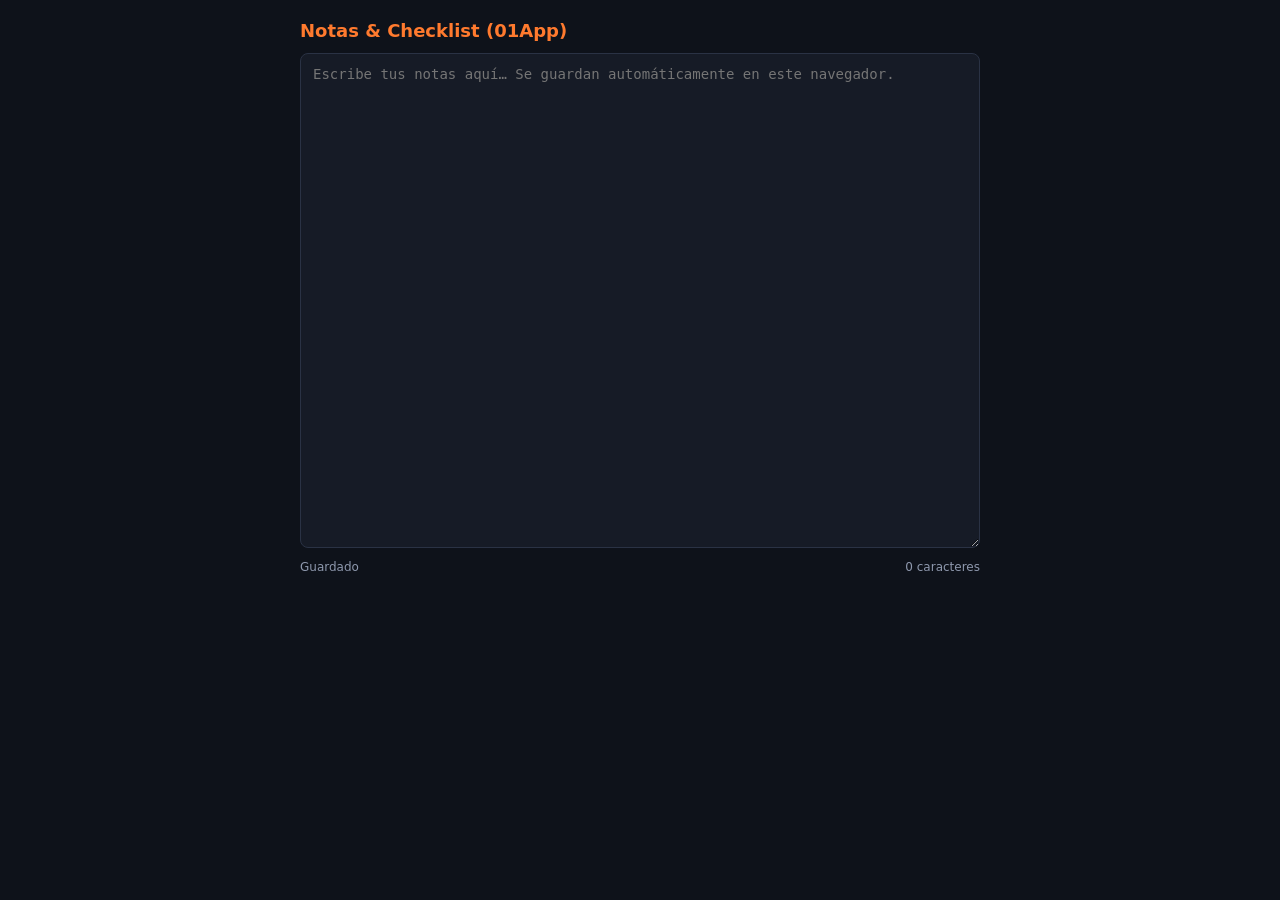
==== Hub/01App/index.html @ 1321f50b "Add files via upload" ====
<!DOCTYPE html>
<html lang="es">
<head>
<meta charset="UTF-8">
<meta name="viewport" content="width=device-width, initial-scale=1">
<title>Notas & Checklist</title>
<style>
  body{margin:0;background:#0e121a;color:#eef0f4;font-family:system-ui,-apple-system,sans-serif;padding:20px;max-width:680px;margin:auto;}
  h1{font-size:18px;margin:0 0 12px;color:#ff7a2e;}
  textarea{width:100%;height:55vh;background:#161b26;color:#eef0f4;border:1px solid #2a3244;border-radius:8px;padding:12px;font-size:14px;box-sizing:border-box;resize:vertical;}
  .meta{font-size:12px;color:#8e98ad;margin-top:8px;display:flex;justify-content:space-between;}
</style>
</head>
<body>
  <h1>Notas & Checklist (01App)</h1>
  <textarea id="pad" placeholder="Escribe tus notas aquí… Se guardan automáticamente en este navegador."></textarea>
  <div class="meta"><span id="status">Guardado</span><span id="chars">0 caracteres</span></div>
  <script>
    const pad = document.getElementById('pad');
    const KEY = 'apphub_01app_notes';
    pad.value = localStorage.getItem(KEY) || '';
    const update = () => { document.getElementById('chars').textContent = pad.value.length + ' caracteres'; };
    update();
    pad.addEventListener('input', () => {
      localStorage.setItem(KEY, pad.value);
      document.getElementById('status').textContent = 'Guardado ' + new Date().toLocaleTimeString();
      update();
    });
  </script>
</body>
</html>
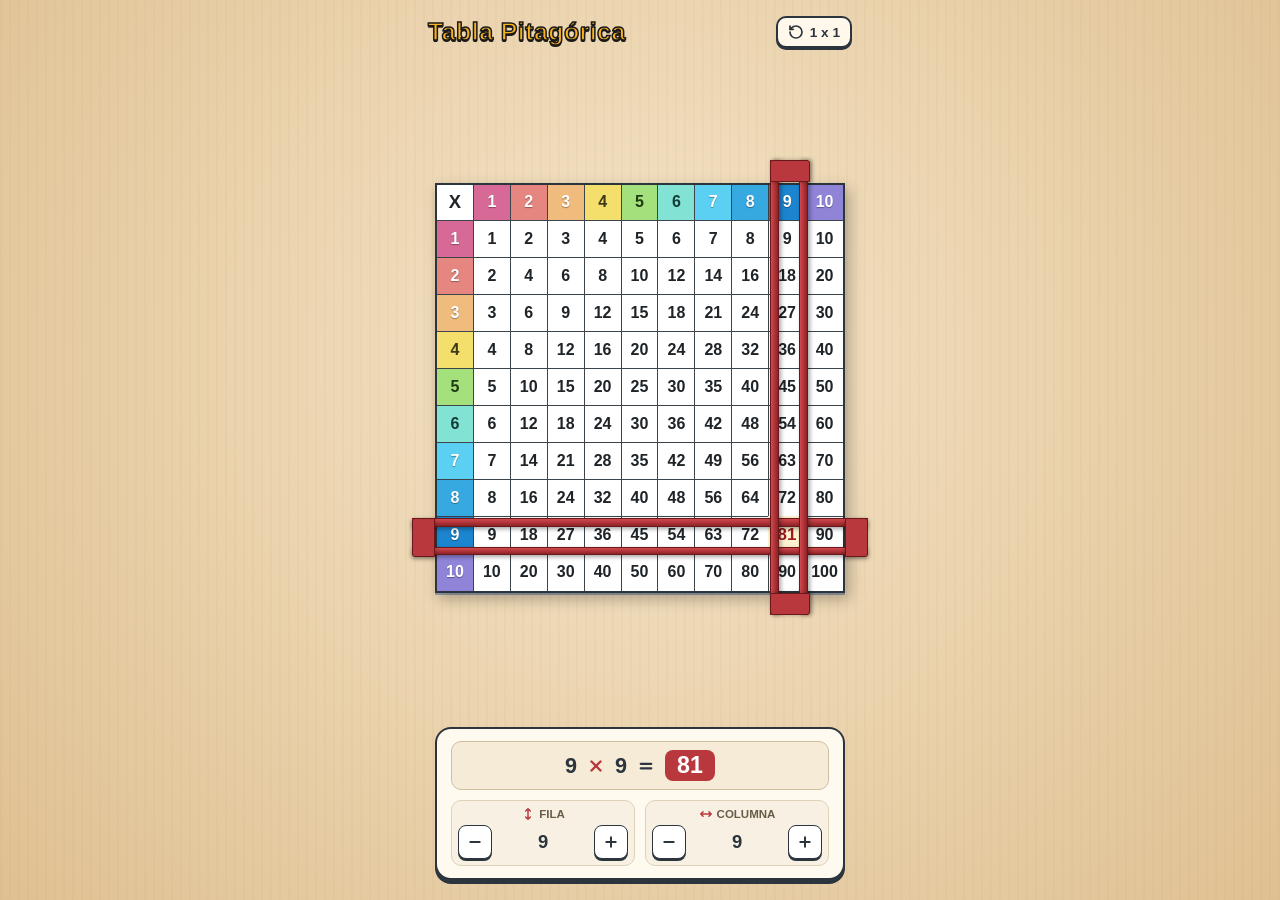
==== commit 182849b9: "Add files via upload" ====
--- a/Hub/01App/index.html
+++ b/Hub/01App/index.html
@@ -2,30 +2,521 @@
 <html lang="es">
 <head>
 <meta charset="UTF-8">
-<meta name="viewport" content="width=device-width, initial-scale=1">
-<title>Notas & Checklist</title>
+<meta name="viewport" content="width=device-width, initial-scale=1.0, maximum-scale=1.0, user-scalable=no">
+<title>Tabla Pitagórica</title>
 <style>
-  body{margin:0;background:#0e121a;color:#eef0f4;font-family:system-ui,-apple-system,sans-serif;padding:20px;max-width:680px;margin:auto;}
-  h1{font-size:18px;margin:0 0 12px;color:#ff7a2e;}
-  textarea{width:100%;height:55vh;background:#161b26;color:#eef0f4;border:1px solid #2a3244;border-radius:8px;padding:12px;font-size:14px;box-sizing:border-box;resize:vertical;}
-  .meta{font-size:12px;color:#8e98ad;margin-top:8px;display:flex;justify-content:space-between;}
+  :root {
+    --wood-light: #edd7b4;
+    --wood-dark: #dfb982;
+    --board-border: #2c353d;
+    --grid-line: #3b444b;
+    --ribbon-red: #b8383d;
+    --ribbon-dark: #8c2327;
+    --ribbon-highlight: #d1494e;
+    --text-dark: #1f2428;
+  }
+
+  * {
+    box-sizing: border-box;
+    margin: 0;
+    padding: 0;
+    -webkit-tap-highlight-color: transparent;
+    user-select: none;
+  }
+
+  body {
+    font-family: 'Segoe UI', Roboto, Helvetica, Arial, sans-serif;
+    min-height: 100dvh;
+    display: flex;
+    flex-direction: column;
+    align-items: center;
+    justify-content: space-between;
+    padding: 16px 8px 20px;
+    background-color: var(--wood-light);
+    background-image: 
+      repeating-linear-gradient(90deg, rgba(185,140,85,0.06) 0px, rgba(185,140,85,0.06) 2px, transparent 2px, transparent 9px),
+      radial-gradient(circle at 50% 40%, #f5e5c8 0%, #dfc092 100%);
+    overflow-x: hidden;
+  }
+
+  header {
+    width: 100%;
+    max-width: 440px;
+    display: flex;
+    align-items: center;
+    justify-content: space-between;
+    padding: 0 8px;
+  }
+
+  h1 {
+    font-size: 1.55rem;
+    font-weight: 900;
+    color: #f9b21d;
+    -webkit-text-stroke: 1.5px #1a1a1a;
+    text-shadow: 0 2px 0 #1a1a1a;
+    letter-spacing: 0.5px;
+  }
+
+  .btn-reset {
+    background: #fff8eb;
+    border: 2px solid #2c353d;
+    border-radius: 10px;
+    padding: 6px 10px;
+    display: flex;
+    align-items: center;
+    gap: 6px;
+    font-size: 0.85rem;
+    font-weight: 700;
+    color: #2c353d;
+    box-shadow: 0 2px 0 #2c353d;
+    cursor: pointer;
+    transition: transform 0.1s;
+  }
+
+  .btn-reset:active {
+    transform: translateY(2px);
+    box-shadow: 0 0 0 #2c353d;
+  }
+
+  /* Contenedor principal de la tabla y las reglas */
+  .board-wrapper {
+    position: relative;
+    width: 92vw;
+    max-width: 410px;
+    aspect-ratio: 1 / 1;
+    margin: 22px auto;
+  }
+
+  .grid-board {
+    width: 100%;
+    height: 100%;
+    display: grid;
+    grid-template-columns: repeat(11, 1fr);
+    grid-template-rows: repeat(11, 1fr);
+    background: #ffffff;
+    border: 2.5px solid var(--board-border);
+    box-shadow: 4px 6px 14px rgba(0, 0, 0, 0.28), 0 2px 0 #9aa3ab;
+    position: relative;
+    z-index: 1;
+  }
+
+  .cell {
+    border-right: 1px solid var(--grid-line);
+    border-bottom: 1px solid var(--grid-line);
+    display: flex;
+    align-items: center;
+    justify-content: center;
+    font-size: clamp(0.72rem, 3.3vw, 1rem);
+    font-weight: 600;
+    color: var(--text-dark);
+    cursor: pointer;
+    position: relative;
+  }
+
+  .cell:nth-child(11n) { border-right: none; }
+  .cell:nth-child(n+111) { border-bottom: none; }
+
+  /* Cabeceras con colores fieles a la imagen */
+  .header-corner {
+    background: #ffffff;
+    font-weight: 900;
+    font-size: clamp(0.85rem, 3.8vw, 1.15rem);
+  }
+
+  .header-cell {
+    color: #ffffff;
+    font-weight: 800;
+    text-shadow: 0 1px 1px rgba(0,0,0,0.35);
+  }
+
+  .c1  { background-color: #d66996; }
+  .c2  { background-color: #e68680; }
+  .c3  { background-color: #f0bc7d; }
+  .c4  { background-color: #f4df6d; color: #3d3818; text-shadow: none; }
+  .c5  { background-color: #a4e07c; color: #1e3b12; text-shadow: none; }
+  .c6  { background-color: #82e3d4; color: #123d37; text-shadow: none; }
+  .c7  { background-color: #5cd0f2; }
+  .c8  { background-color: #36a9e1; }
+  .c9  { background-color: #1c85d0; }
+  .c10 { background-color: #8f84d8; }
+
+  /* Guías deslizables rojas (los 2 marcadores de cartulina) */
+  .slider-guide {
+    position: absolute;
+    pointer-events: none;
+    z-index: 10;
+    transition: top 0.22s cubic-bezier(0.22, 1, 0.36, 1), left 0.22s cubic-bezier(0.22, 1, 0.36, 1);
+  }
+
+  /* Guía Horizontal */
+  .guide-h {
+    left: -5.5%;
+    width: 111%;
+    height: calc(100% / 11);
+    top: calc((100% / 11) * 9); /* Posición inicial: 9 */
+    display: flex;
+    flex-direction: column;
+    justify-content: space-between;
+  }
+
+  .guide-h .strip {
+    width: 100%;
+    height: 23%;
+    background: linear-gradient(180deg, var(--ribbon-highlight), var(--ribbon-red) 40%, var(--ribbon-dark));
+    box-shadow: 0 2px 4px rgba(0,0,0,0.35);
+    border-top: 1px solid #6b181b;
+    border-bottom: 1px solid #6b181b;
+  }
+
+  .guide-h::before,
+  .guide-h::after {
+    content: '';
+    position: absolute;
+    top: 0;
+    width: 4.5%;
+    height: 100%;
+    background: var(--ribbon-red);
+    border: 1px solid #6b181b;
+    box-shadow: 0 2px 4px rgba(0,0,0,0.3);
+  }
+  .guide-h::before { left: 0; border-radius: 3px 0 0 3px; }
+  .guide-h::after  { right: 0; border-radius: 0 3px 3px 0; }
+
+  /* Guía Vertical */
+  .guide-v {
+    top: -5.5%;
+    height: 111%;
+    width: calc(100% / 11);
+    left: calc((100% / 11) * 9); /* Posición inicial: 9 */
+    display: flex;
+    flex-direction: row;
+    justify-content: space-between;
+  }
+
+  .guide-v .strip {
+    height: 100%;
+    width: 23%;
+    background: linear-gradient(90deg, var(--ribbon-highlight), var(--ribbon-red) 40%, var(--ribbon-dark));
+    box-shadow: 2px 0 4px rgba(0,0,0,0.35);
+    border-left: 1px solid #6b181b;
+    border-right: 1px solid #6b181b;
+  }
+
+  .guide-v::before,
+  .guide-v::after {
+    content: '';
+    position: absolute;
+    left: 0;
+    height: 4.5%;
+    width: 100%;
+    background: var(--ribbon-red);
+    border: 1px solid #6b181b;
+    box-shadow: 2px 0 4px rgba(0,0,0,0.3);
+  }
+  .guide-v::before { top: 0; border-radius: 3px 3px 0 0; }
+  .guide-v::after  { bottom: 0; border-radius: 0 0 3px 3px; }
+
+  /* Efecto de entrelazado en la intersección */
+  .cell.intersect {
+    background-color: #fff3d1;
+    font-weight: 900;
+    color: #9e1b20;
+    transform: scale(1.06);
+    z-index: 5;
+  }
+
+  /* Panel inferior táctil para móvil */
+  .controls-card {
+    width: 100%;
+    max-width: 410px;
+    background: #fffaf0;
+    border: 2.5px solid #2c353d;
+    border-radius: 16px;
+    padding: 12px 14px;
+    box-shadow: 0 4px 0 #2c353d;
+    display: flex;
+    flex-direction: column;
+    gap: 10px;
+  }
+
+  .result-banner {
+    display: flex;
+    align-items: center;
+    justify-content: center;
+    gap: 10px;
+    background: #f5ebd6;
+    border: 1.5px solid #d1bfa3;
+    border-radius: 10px;
+    padding: 8px;
+    font-size: 1.35rem;
+    font-weight: 900;
+    color: #2c353d;
+  }
+
+  .result-banner .badge {
+    background: var(--ribbon-red);
+    color: #fff;
+    padding: 2px 12px;
+    border-radius: 8px;
+    font-size: 1.45rem;
+  }
+
+  .sliders-row {
+    display: grid;
+    grid-template-columns: 1fr 1fr;
+    gap: 10px;
+  }
+
+  .stepper {
+    display: flex;
+    flex-direction: column;
+    align-items: center;
+    gap: 4px;
+    background: #f8f1e3;
+    padding: 6px;
+    border-radius: 10px;
+    border: 1px solid #dfd1b8;
+  }
+
+  .stepper-label {
+    font-size: 0.72rem;
+    font-weight: 800;
+    text-transform: uppercase;
+    color: #695c48;
+    display: flex;
+    align-items: center;
+    gap: 4px;
+  }
+
+  .stepper-controls {
+    display: flex;
+    align-items: center;
+    justify-content: space-between;
+    width: 100%;
+  }
+
+  .step-btn {
+    width: 34px;
+    height: 34px;
+    border-radius: 8px;
+    border: 1.5px solid #2c353d;
+    background: #ffffff;
+    display: flex;
+    align-items: center;
+    justify-content: center;
+    cursor: pointer;
+    box-shadow: 0 2px 0 #2c353d;
+  }
+
+  .step-btn:active {
+    transform: translateY(2px);
+    box-shadow: none;
+  }
+
+  .step-val {
+    font-size: 1.15rem;
+    font-weight: 900;
+    color: #2c353d;
+  }
 </style>
 </head>
 <body>
-  <h1>Notas & Checklist (01App)</h1>
-  <textarea id="pad" placeholder="Escribe tus notas aquí… Se guardan automáticamente en este navegador."></textarea>
-  <div class="meta"><span id="status">Guardado</span><span id="chars">0 caracteres</span></div>
-  <script>
-    const pad = document.getElementById('pad');
-    const KEY = 'apphub_01app_notes';
-    pad.value = localStorage.getItem(KEY) || '';
-    const update = () => { document.getElementById('chars').textContent = pad.value.length + ' caracteres'; };
-    update();
-    pad.addEventListener('input', () => {
-      localStorage.setItem(KEY, pad.value);
-      document.getElementById('status').textContent = 'Guardado ' + new Date().toLocaleTimeString();
-      update();
+
+  <header>
+    <h1>Tabla Pitagórica</h1>
+    <button class="btn-reset" id="btnReset" aria-label="Reiniciar">
+      <svg width="16" height="16" viewBox="0 0 24 24" fill="none" stroke="currentColor" stroke-width="2.5" stroke-linecap="round" stroke-linejoin="round">
+        <path d="M3 12a9 9 0 1 0 9-9 9.75 9.75 0 0 0-6.74 2.74L3 8"/>
+        <path d="M3 3v5h5"/>
+      </svg>
+      <span>1 x 1</span>
+    </button>
+  </header>
+
+  <main class="board-wrapper" id="boardWrapper">
+    <div class="grid-board" id="gridBoard"></div>
+
+    <!-- Marcador deslizante horizontal -->
+    <div class="slider-guide guide-h" id="guideH">
+      <div class="strip"></div>
+      <div class="strip"></div>
+    </div>
+
+    <!-- Marcador deslizante vertical -->
+    <div class="slider-guide guide-v" id="guideV">
+      <div class="strip"></div>
+      <div class="strip"></div>
+    </div>
+  </main>
+
+  <section class="controls-card">
+    <div class="result-banner">
+      <span id="eqRow">9</span>
+      <svg width="18" height="18" viewBox="0 0 24 24" fill="none" stroke="#b8383d" stroke-width="3.2" stroke-linecap="round">
+        <line x1="18" y1="6" x2="6" y2="18"></line>
+        <line x1="6" y1="6" x2="18" y2="18"></line>
+      </svg>
+      <span id="eqCol">9</span>
+      <svg width="18" height="18" viewBox="0 0 24 24" fill="none" stroke="#2c353d" stroke-width="3" stroke-linecap="round">
+        <line x1="5" y1="9" x2="19" y2="9"></line>
+        <line x1="5" y1="15" x2="19" y2="15"></line>
+      </svg>
+      <span class="badge" id="eqRes">81</span>
+    </div>
+
+    <div class="sliders-row">
+      <!-- Control Fila (Horizontal) -->
+      <div class="stepper">
+        <span class="stepper-label">
+          <svg width="14" height="14" viewBox="0 0 24 24" fill="none" stroke="#b8383d" stroke-width="2.5" stroke-linecap="round" stroke-linejoin="round">
+            <path d="M12 3v18M8 7l4-4 4 4M8 17l4 4 4-4"/>
+          </svg>
+          Fila
+        </span>
+        <div class="stepper-controls">
+          <button class="step-btn" data-target="row" data-dir="-1" aria-label="Subir fila">
+            <svg width="16" height="16" viewBox="0 0 24 24" fill="none" stroke="#2c353d" stroke-width="3" stroke-linecap="round"><line x1="5" y1="12" x2="19" y2="12"/></svg>
+          </button>
+          <span class="step-val" id="valRow">9</span>
+          <button class="step-btn" data-target="row" data-dir="1" aria-label="Bajar fila">
+            <svg width="16" height="16" viewBox="0 0 24 24" fill="none" stroke="#2c353d" stroke-width="3" stroke-linecap="round"><line x1="12" y1="5" x2="12" y2="19"/><line x1="5" y1="12" x2="19" y2="12"/></svg>
+          </button>
+        </div>
+      </div>
+
+      <!-- Control Columna (Vertical) -->
+      <div class="stepper">
+        <span class="stepper-label">
+          <svg width="14" height="14" viewBox="0 0 24 24" fill="none" stroke="#b8383d" stroke-width="2.5" stroke-linecap="round" stroke-linejoin="round">
+            <path d="M3 12h18M7 8l-4 4 4 4M17 8l4 4-4 4"/>
+          </svg>
+          Columna
+        </span>
+        <div class="stepper-controls">
+          <button class="step-btn" data-target="col" data-dir="-1" aria-label="Columna anterior">
+            <svg width="16" height="16" viewBox="0 0 24 24" fill="none" stroke="#2c353d" stroke-width="3" stroke-linecap="round"><line x1="5" y1="12" x2="19" y2="12"/></svg>
+          </button>
+          <span class="step-val" id="valCol">9</span>
+          <button class="step-btn" data-target="col" data-dir="1" aria-label="Columna siguiente">
+            <svg width="16" height="16" viewBox="0 0 24 24" fill="none" stroke="#2c353d" stroke-width="3" stroke-linecap="round"><line x1="12" y1="5" x2="12" y2="19"/><line x1="5" y1="12" x2="19" y2="12"/></svg>
+          </button>
+        </div>
+      </div>
+    </div>
+  </section>
+
+<script>
+  const gridBoard = document.getElementById('gridBoard');
+  const guideH = document.getElementById('guideH');
+  const guideV = document.getElementById('guideV');
+  const eqRow = document.getElementById('eqRow');
+  const eqCol = document.getElementById('eqCol');
+  const eqRes = document.getElementById('eqRes');
+  const valRow = document.getElementById('valRow');
+  const valCol = document.getElementById('valCol');
+
+  // Estado inicial idéntico al de la foto (9 x 9 = 81)
+  let currentRow = 9;
+  let currentCol = 9;
+  const cells = [];
+
+  // Generar cuadrícula 11x11 (cabeceras + 1..10)
+  for (let r = 0; r <= 10; r++) {
+    cells[r] = [];
+    for (let c = 0; c <= 10; c++) {
+      const cell = document.createElement('div');
+      cell.classList.add('cell');
+
+      if (r === 0 && c === 0) {
+        cell.classList.add('header-corner');
+        cell.textContent = 'X';
+      } else if (r === 0) {
+        cell.classList.add('header-cell', `c${c}`);
+        cell.textContent = c;
+      } else if (c === 0) {
+        cell.classList.add('header-cell', `c${r}`);
+        cell.textContent = r;
+      } else {
+        cell.textContent = r * c;
+      }
+
+      // Tocar cualquier celda mueve ambas reglas al cruce
+      cell.addEventListener('click', () => {
+        if (r === 0 && c === 0) return;
+        if (r > 0) currentRow = r;
+        if (c > 0) currentCol = c;
+        updateGuides();
+      });
+
+      gridBoard.appendChild(cell);
+      cells[r][c] = cell;
+    }
+  }
+
+  function updateGuides() {
+    const stepPercent = 100 / 11;
+    guideH.style.top = `${currentRow * stepPercent}%`;
+    guideV.style.left = `${currentCol * stepPercent}%`;
+
+    // Limpiar intersección previa
+    document.querySelectorAll('.cell.intersect').forEach(el => el.classList.remove('intersect'));
+    cells[currentRow][currentCol].classList.add('intersect');
+
+    // Actualizar textos
+    eqRow.textContent = currentRow;
+    eqCol.textContent = currentCol;
+    eqRes.textContent = currentRow * currentCol;
+    valRow.textContent = currentRow;
+    valCol.textContent = currentCol;
+  }
+
+  // Botones +/- para ajuste fino en móvil
+  document.querySelectorAll('.step-btn').forEach(btn => {
+    btn.addEventListener('click', () => {
+      const target = btn.dataset.target;
+      const dir = parseInt(btn.dataset.dir, 10);
+      if (target === 'row') {
+        currentRow = Math.min(10, Math.max(1, currentRow + dir));
+      } else {
+        currentCol = Math.min(10, Math.max(1, currentCol + dir));
+      }
+      updateGuides();
     });
-  </script>
+  });
+
+  // Botón reinicio rápido (1 x 1)
+  document.getElementById('btnReset').addEventListener('click', () => {
+    currentRow = 1;
+    currentCol = 1;
+    updateGuides();
+  });
+
+  // Soporte táctil para arrastrar directamente sobre el tablero
+  const boardWrapper = document.getElementById('boardWrapper');
+  let isDragging = false;
+
+  function handleTouchMove(e) {
+    if (!isDragging) return;
+    e.preventDefault();
+    const touch = e.touches[0];
+    const rect = gridBoard.getBoundingClientRect();
+    const relX = touch.clientX - rect.left;
+    const relY = touch.clientY - rect.top;
+
+    const col = Math.floor((relX / rect.width) * 11);
+    const row = Math.floor((relY / rect.height) * 11);
+
+    if (row >= 1 && row <= 10) currentRow = row;
+    if (col >= 1 && col <= 10) currentCol = col;
+    updateGuides();
+  }
+
+  boardWrapper.addEventListener('touchstart', () => { isDragging = true; }, { passive: true });
+  boardWrapper.addEventListener('touchmove', handleTouchMove, { passive: false });
+  boardWrapper.addEventListener('touchend', () => { isDragging = false; });
+
+  // Inicializar en 9x9 como en la imagen de referencia
+  updateGuides();
+</script>
 </body>
-</html>+</html>
